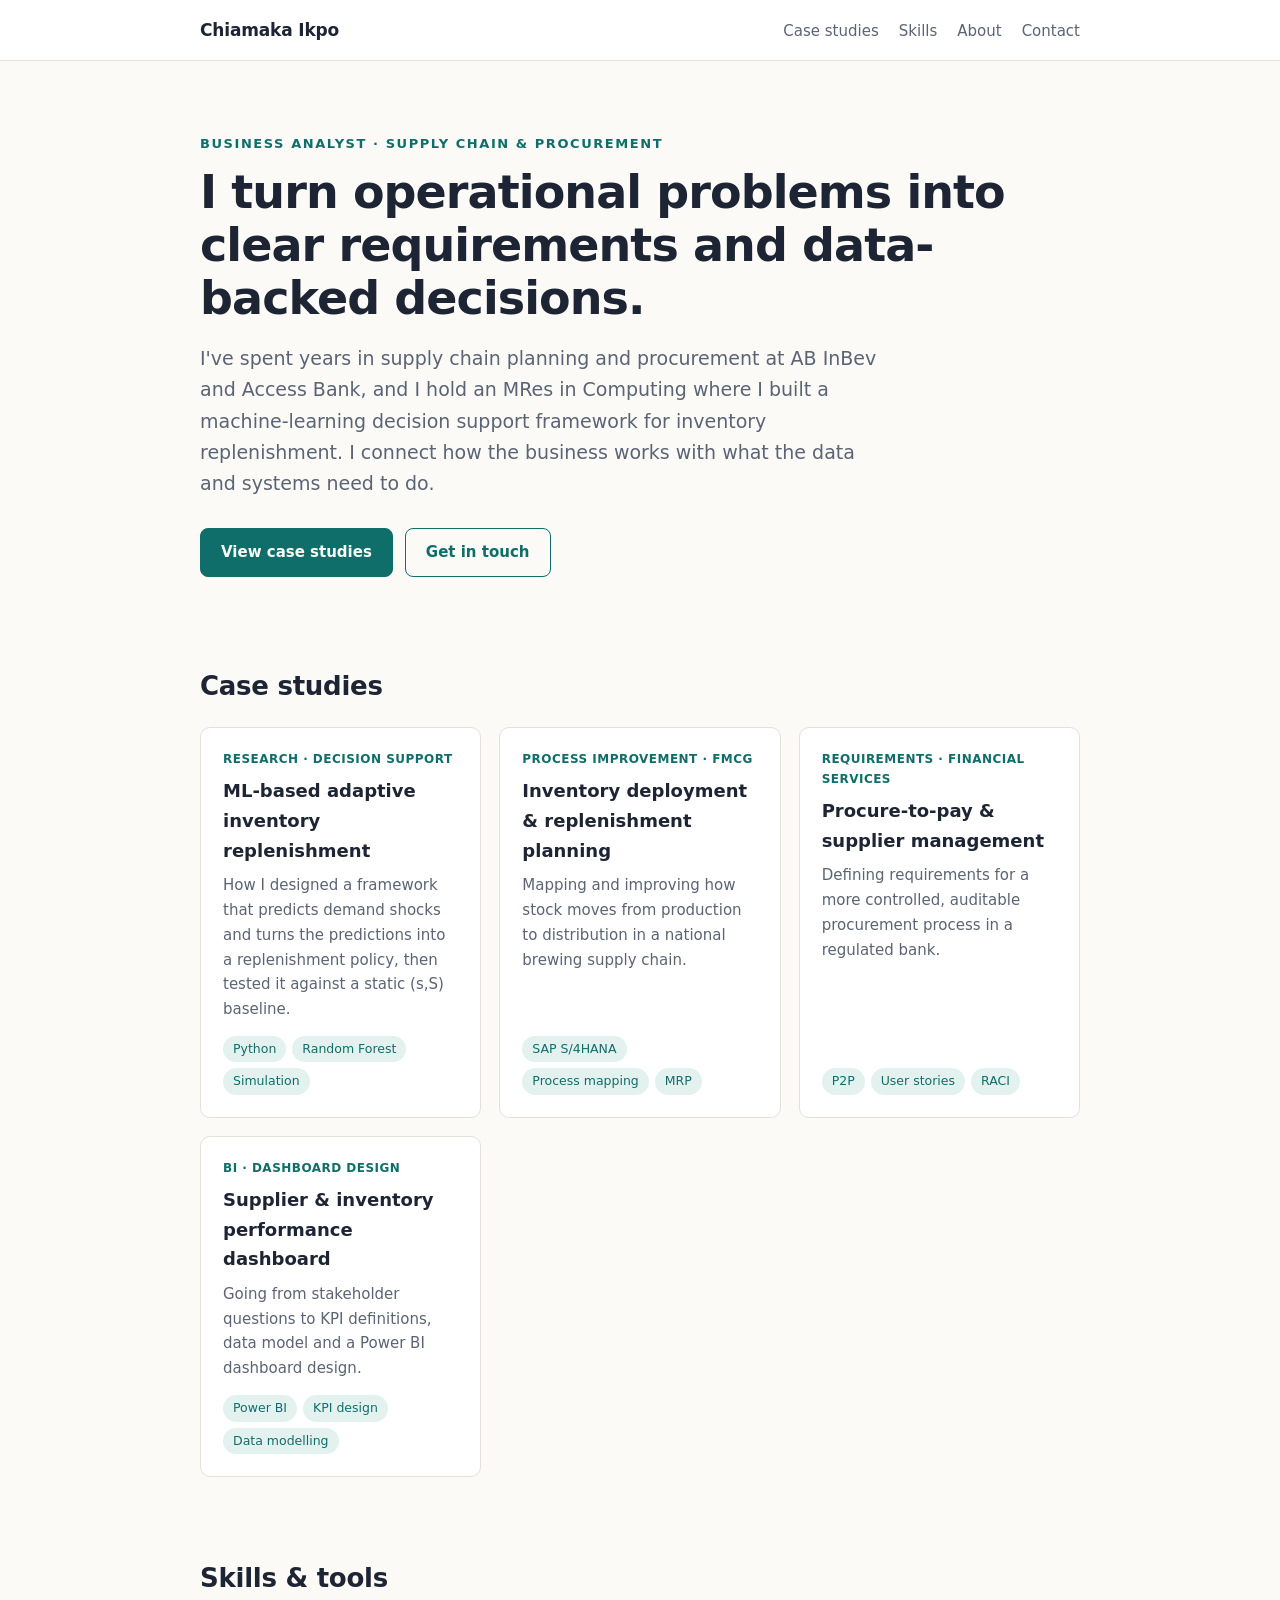
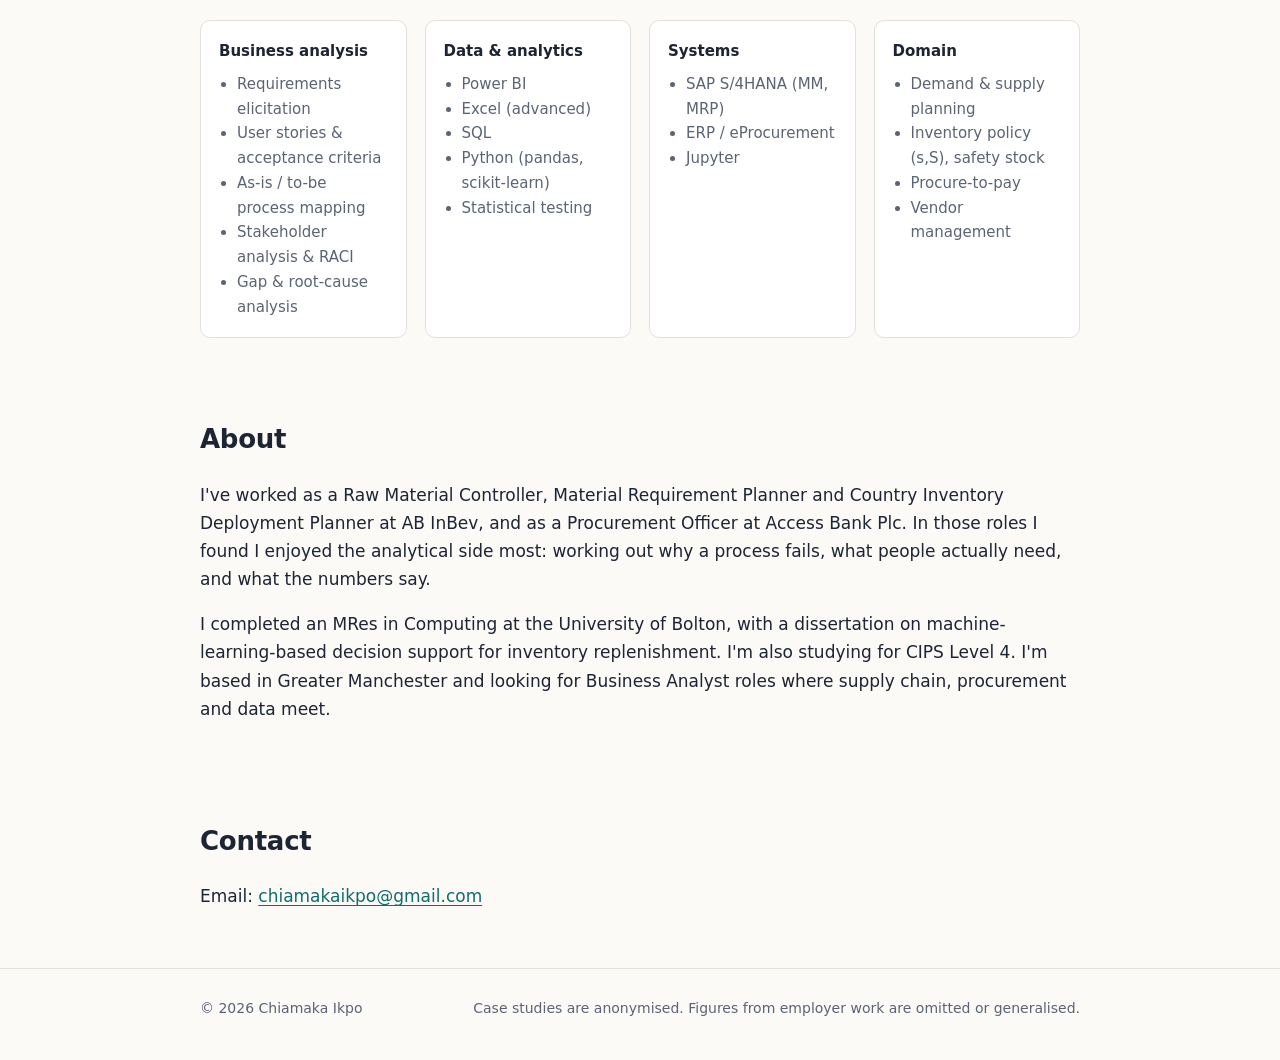
==== index.html @ a2e1a617 "Add Business Analyst portfolio site" ====
<!DOCTYPE html>
<html lang="en">
<head>
<meta charset="utf-8">
<meta name="viewport" content="width=device-width, initial-scale=1">
<title>Chiamaka Ikpo | Business Analyst</title>
<meta name="description" content="Business Analyst portfolio of Chiamaka Ikpo: supply chain, procurement and data-driven decision support case studies.">
<link rel="stylesheet" href="style.css">
</head>
<body>
<nav class="nav"><div class="wrap">
  <a class="brand" href="index.html">Chiamaka Ikpo</a>
  <ul>
    <li><a href="#work">Case studies</a></li>
    <li><a href="#skills">Skills</a></li>
    <li><a href="#about">About</a></li>
    <li><a href="#contact">Contact</a></li>
  </ul>
</div></nav>

<header class="hero"><div class="wrap">
  <p class="eyebrow">Business Analyst · Supply Chain &amp; Procurement</p>
  <h1>I turn operational problems into clear requirements and data-backed decisions.</h1>
  <p class="lead">I've spent years in supply chain planning and procurement at AB InBev and Access Bank, and I hold an MRes in Computing where I built a machine-learning decision support framework for inventory replenishment. I connect how the business works with what the data and systems need to do.</p>
  <div class="btns">
    <a class="btn primary" href="#work">View case studies</a>
    <a class="btn ghost" href="#contact">Get in touch</a>
  </div>
</div></header>

<section id="work"><div class="wrap">
  <h2>Case studies</h2>
  <div class="cards">
    <a class="card" href="case-replenishment-ml.html">
      <span class="tag">Research · Decision support</span>
      <h3>ML-based adaptive inventory replenishment</h3>
      <p>How I designed a framework that predicts demand shocks and turns the predictions into a replenishment policy, then tested it against a static (s,S) baseline.</p>
      <div class="chips"><span class="chip">Python</span><span class="chip">Random Forest</span><span class="chip">Simulation</span></div>
    </a>
    <a class="card" href="case-inventory-deployment.html">
      <span class="tag">Process improvement · FMCG</span>
      <h3>Inventory deployment &amp; replenishment planning</h3>
      <p>Mapping and improving how stock moves from production to distribution in a national brewing supply chain.</p>
      <div class="chips"><span class="chip">SAP S/4HANA</span><span class="chip">Process mapping</span><span class="chip">MRP</span></div>
    </a>
    <a class="card" href="case-procurement.html">
      <span class="tag">Requirements · Financial services</span>
      <h3>Procure-to-pay &amp; supplier management</h3>
      <p>Defining requirements for a more controlled, auditable procurement process in a regulated bank.</p>
      <div class="chips"><span class="chip">P2P</span><span class="chip">User stories</span><span class="chip">RACI</span></div>
    </a>
    <a class="card" href="case-dashboard.html">
      <span class="tag">BI · Dashboard design</span>
      <h3>Supplier &amp; inventory performance dashboard</h3>
      <p>Going from stakeholder questions to KPI definitions, data model and a Power BI dashboard design.</p>
      <div class="chips"><span class="chip">Power BI</span><span class="chip">KPI design</span><span class="chip">Data modelling</span></div>
    </a>
  </div>
</div></section>

<section id="skills"><div class="wrap">
  <h2>Skills &amp; tools</h2>
  <div class="skills">
    <div><h4>Business analysis</h4><ul><li>Requirements elicitation</li><li>User stories &amp; acceptance criteria</li><li>As-is / to-be process mapping</li><li>Stakeholder analysis &amp; RACI</li><li>Gap &amp; root-cause analysis</li></ul></div>
    <div><h4>Data &amp; analytics</h4><ul><li>Power BI</li><li>Excel (advanced)</li><li>SQL</li><li>Python (pandas, scikit-learn)</li><li>Statistical testing</li></ul></div>
    <div><h4>Systems</h4><ul><li>SAP S/4HANA (MM, MRP)</li><li>ERP / eProcurement</li><li>Jupyter</li></ul></div>
    <div><h4>Domain</h4><ul><li>Demand &amp; supply planning</li><li>Inventory policy (s,S), safety stock</li><li>Procure-to-pay</li><li>Vendor management</li></ul></div>
  </div>
</div></section>

<section id="about"><div class="wrap">
  <h2>About</h2>
  <p>I've worked as a Raw Material Controller, Material Requirement Planner and Country Inventory Deployment Planner at AB InBev, and as a Procurement Officer at Access Bank Plc. In those roles I found I enjoyed the analytical side most: working out why a process fails, what people actually need, and what the numbers say.</p>
  <p>I completed an MRes in Computing at the University of Bolton, with a dissertation on machine-learning-based decision support for inventory replenishment. I'm also studying for CIPS Level 4. I'm based in Greater Manchester and looking for Business Analyst roles where supply chain, procurement and data meet.</p>
</div></section>

<section id="contact"><div class="wrap">
  <h2>Contact</h2>
  <p>Email: <a href="mailto:chiamakaikpo@gmail.com">chiamakaikpo@gmail.com</a></p>
</div></section>

<footer><div class="wrap">
  <span>© 2026 Chiamaka Ikpo</span>
  <span>Case studies are anonymised. Figures from employer work are omitted or generalised.</span>
</div></footer>
</body>
</html>
---- style.css ----
:root {
  --bg: #fbfaf7;
  --surface: #ffffff;
  --ink: #1d2433;
  --muted: #5b6474;
  --line: #e4e1da;
  --accent: #0f6e6a;
  --accent-soft: #e3f1ef;
  --warn-soft: #fbf1dd;
  --warn: #8a5a00;
  --radius: 10px;
  --max: 920px;
  color-scheme: light;
}
@media (prefers-color-scheme: dark) {
  :root {
    --bg: #12151b;
    --surface: #1a1f27;
    --ink: #e8eaee;
    --muted: #a0a8b6;
    --line: #2c333e;
    --accent: #5cc5bc;
    --accent-soft: #173432;
    --warn-soft: #33290f;
    --warn: #e6c070;
    color-scheme: dark;
  }
}
* { box-sizing: border-box; }
html { -webkit-text-size-adjust: 100%; }
body {
  margin: 0;
  background: var(--bg);
  color: var(--ink);
  font-family: "Inter", system-ui, -apple-system, "Segoe UI", Roboto, sans-serif;
  font-size: 17px;
  line-height: 1.65;
}
a { color: var(--accent); text-underline-offset: 3px; }
a:hover { text-decoration-thickness: 2px; }
.wrap { max-width: var(--max); margin: 0 auto; padding: 0 20px; }

/* Nav */
.nav { border-bottom: 1px solid var(--line); background: var(--surface); }
.nav .wrap { display: flex; align-items: center; justify-content: space-between; gap: 16px; min-height: 60px; flex-wrap: wrap; }
.brand { font-weight: 700; color: var(--ink); text-decoration: none; letter-spacing: -0.01em; }
.nav ul { list-style: none; display: flex; gap: 20px; margin: 0; padding: 0; flex-wrap: wrap; }
.nav ul a { color: var(--muted); text-decoration: none; font-size: 15px; }
.nav ul a:hover { color: var(--accent); }

/* Hero */
.hero { padding: 72px 0 48px; }
.eyebrow { text-transform: uppercase; letter-spacing: 0.12em; font-size: 13px; font-weight: 600; color: var(--accent); margin: 0 0 12px; }
h1 { font-size: clamp(32px, 5vw, 46px); line-height: 1.15; letter-spacing: -0.02em; margin: 0 0 18px; }
.lead { font-size: 19px; color: var(--muted); max-width: 680px; margin: 0 0 28px; }
.btns { display: flex; gap: 12px; flex-wrap: wrap; }
.btn { display: inline-block; padding: 11px 20px; border-radius: 8px; font-weight: 600; font-size: 15px; text-decoration: none; border: 1px solid var(--accent); }
.btn.primary { background: var(--accent); color: var(--bg); }
.btn.ghost { color: var(--accent); }

/* Sections */
section { padding: 40px 0; }
h2 { font-size: 26px; letter-spacing: -0.01em; margin: 0 0 20px; }
h3 { font-size: 19px; margin: 28px 0 10px; }
.muted { color: var(--muted); }

/* Case cards */
.cards { display: grid; grid-template-columns: repeat(auto-fit, minmax(260px, 1fr)); gap: 18px; }
.card { background: var(--surface); border: 1px solid var(--line); border-radius: var(--radius); padding: 22px; display: flex; flex-direction: column; text-decoration: none; color: var(--ink); transition: border-color .15s, transform .15s; }
.card:hover { border-color: var(--accent); transform: translateY(-2px); }
.card h3 { margin: 6px 0 8px; font-size: 18px; }
.card p { margin: 0 0 14px; color: var(--muted); font-size: 15px; flex: 1; }
.tag { display: inline-block; font-size: 12px; font-weight: 600; letter-spacing: .04em; text-transform: uppercase; color: var(--accent); }
.chips { display: flex; flex-wrap: wrap; gap: 6px; }
.chip { font-size: 12.5px; padding: 3px 10px; border-radius: 999px; background: var(--accent-soft); color: var(--accent); }

/* Skills */
.skills { display: grid; grid-template-columns: repeat(auto-fit, minmax(200px, 1fr)); gap: 18px; }
.skills div { background: var(--surface); border: 1px solid var(--line); border-radius: var(--radius); padding: 18px; }
.skills h4 { margin: 0 0 8px; font-size: 15px; }
.skills ul { margin: 0; padding-left: 18px; color: var(--muted); font-size: 15px; }

/* Case study pages */
.case-head { padding: 56px 0 24px; border-bottom: 1px solid var(--line); }
.facts { display: grid; grid-template-columns: repeat(auto-fit, minmax(160px, 1fr)); gap: 14px; margin: 26px 0 0; }
.facts div { background: var(--surface); border: 1px solid var(--line); border-radius: 8px; padding: 12px 14px; }
.facts b { display: block; font-size: 12px; text-transform: uppercase; letter-spacing: .06em; color: var(--muted); font-weight: 600; }
.facts span { font-size: 15px; }
article { padding: 24px 0 56px; }
article h2 { margin-top: 44px; font-size: 22px; }
article ul, article ol { padding-left: 22px; }
article li { margin-bottom: 6px; }

.panel { background: var(--surface); border: 1px solid var(--line); border-radius: var(--radius); padding: 20px 22px; margin: 18px 0; overflow-x: auto; }
.panel h4 { margin: 0 0 10px; font-size: 14px; text-transform: uppercase; letter-spacing: .06em; color: var(--muted); }
.note { background: var(--warn-soft); color: var(--warn); border-radius: 8px; padding: 12px 16px; font-size: 15px; margin: 18px 0; }

table { width: 100%; border-collapse: collapse; font-size: 15px; }
th, td { text-align: left; padding: 9px 10px; border-bottom: 1px solid var(--line); vertical-align: top; }
th { font-size: 12.5px; text-transform: uppercase; letter-spacing: .05em; color: var(--muted); font-weight: 600; }

.stats { display: grid; grid-template-columns: repeat(auto-fit, minmax(170px, 1fr)); gap: 14px; margin: 18px 0; }
.stat { background: var(--surface); border: 1px solid var(--line); border-radius: var(--radius); padding: 16px; }
.stat .n { font-size: 28px; font-weight: 700; color: var(--accent); line-height: 1.2; }
.stat .l { font-size: 14px; color: var(--muted); }

/* Process flow */
.flow { display: flex; flex-wrap: wrap; align-items: stretch; gap: 8px; }
.step { flex: 1 1 130px; background: var(--bg); border: 1px solid var(--line); border-radius: 8px; padding: 10px 12px; font-size: 14px; position: relative; }
.step b { display: block; font-size: 11.5px; color: var(--accent); text-transform: uppercase; letter-spacing: .05em; }
.step.pain { border-color: var(--warn); }
.step.pain b { color: var(--warn); }
.arrow { align-self: center; color: var(--muted); font-size: 18px; }

.story { border-left: 3px solid var(--accent); padding: 4px 0 4px 14px; margin: 14px 0; }
.story p { margin: 0 0 6px; }
.story ul { margin: 0; font-size: 15px; color: var(--muted); }

/* Dashboard wireframe */
.wire { display: grid; grid-template-columns: repeat(4, 1fr); gap: 10px; }
.wire > div { background: var(--bg); border: 1px dashed var(--muted); border-radius: 6px; padding: 10px; font-size: 13px; color: var(--muted); min-height: 64px; }
.wire .w2 { grid-column: span 2; min-height: 150px; }
.wire .w4 { grid-column: span 4; min-height: 110px; }
.wire b { display: block; color: var(--ink); font-size: 13px; }
@media (max-width: 600px) {
  .wire { grid-template-columns: repeat(2, 1fr); }
  .wire .w2, .wire .w4 { grid-column: span 2; }
  .arrow { display: none; }
}

.pager { display: flex; justify-content: space-between; gap: 12px; border-top: 1px solid var(--line); padding-top: 24px; margin-top: 48px; flex-wrap: wrap; }

footer { border-top: 1px solid var(--line); padding: 28px 0 40px; color: var(--muted); font-size: 14px; }
footer .wrap { display: flex; justify-content: space-between; flex-wrap: wrap; gap: 10px; }
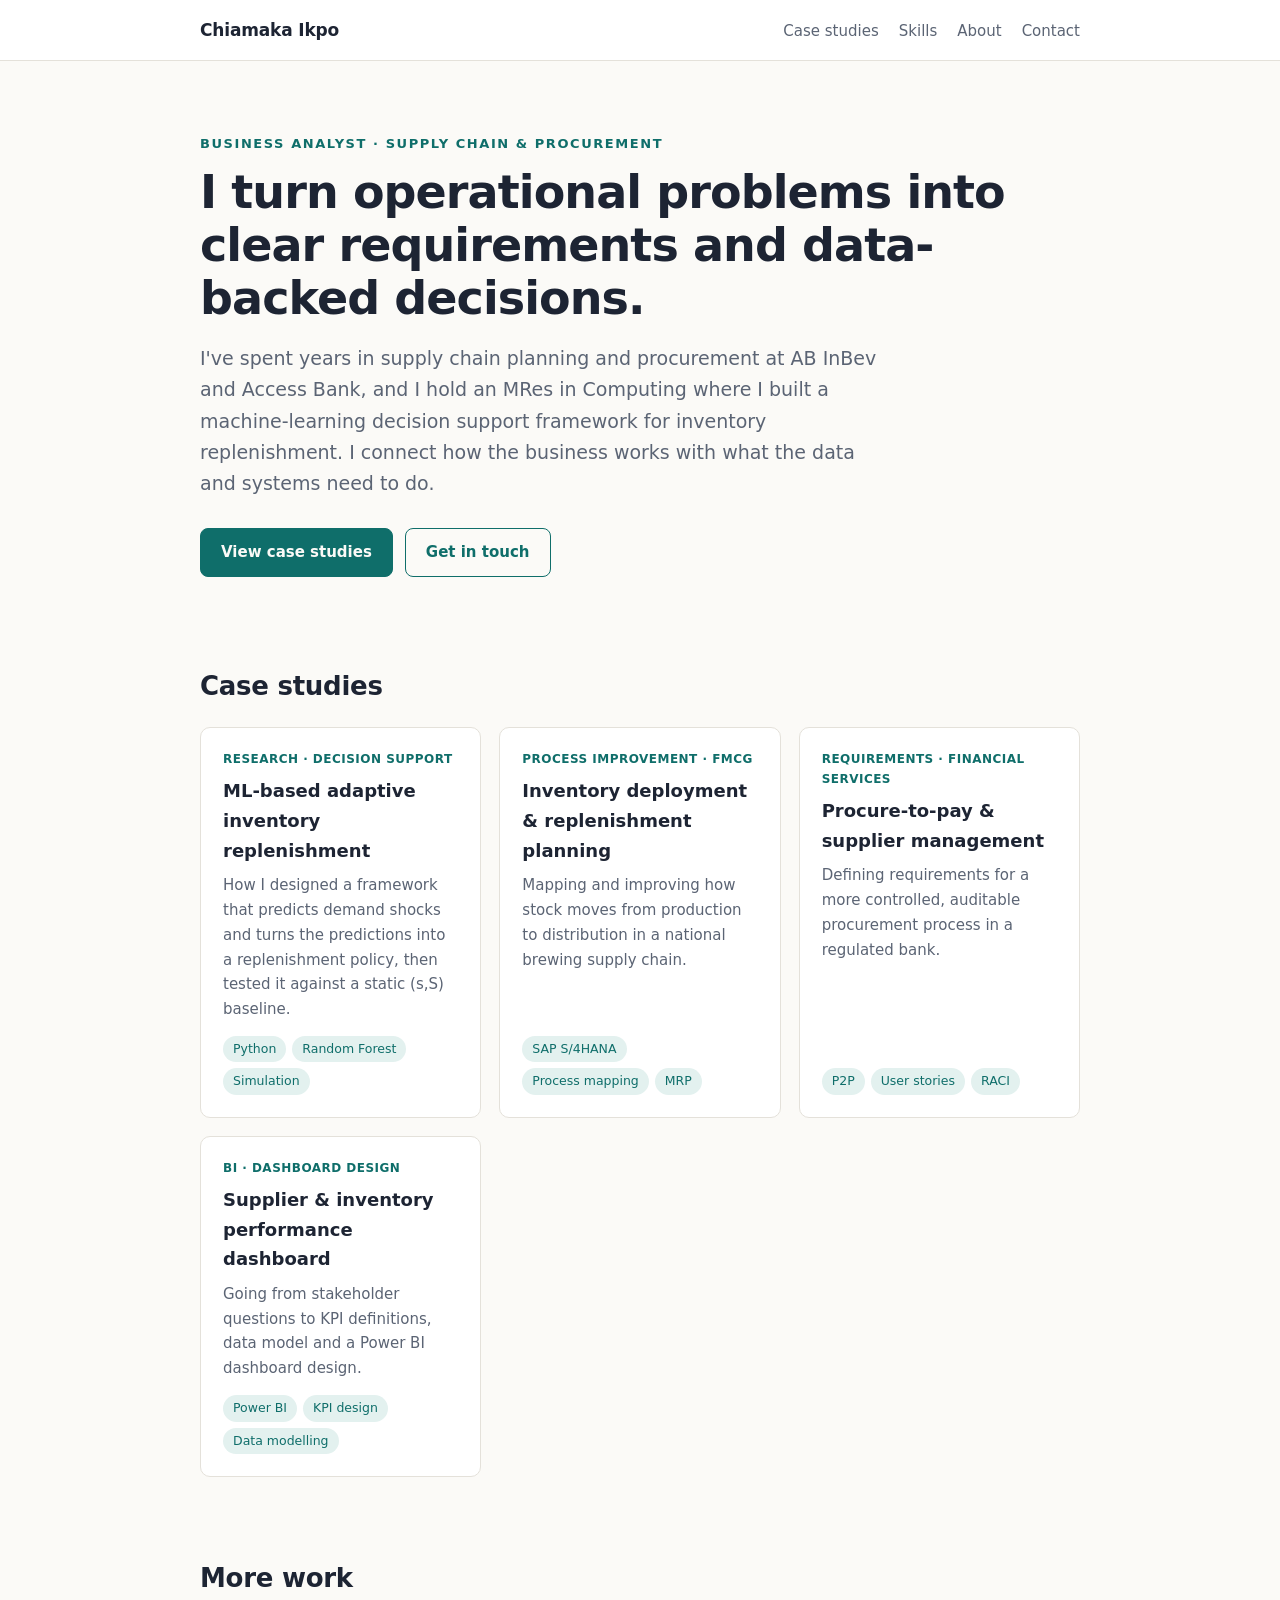
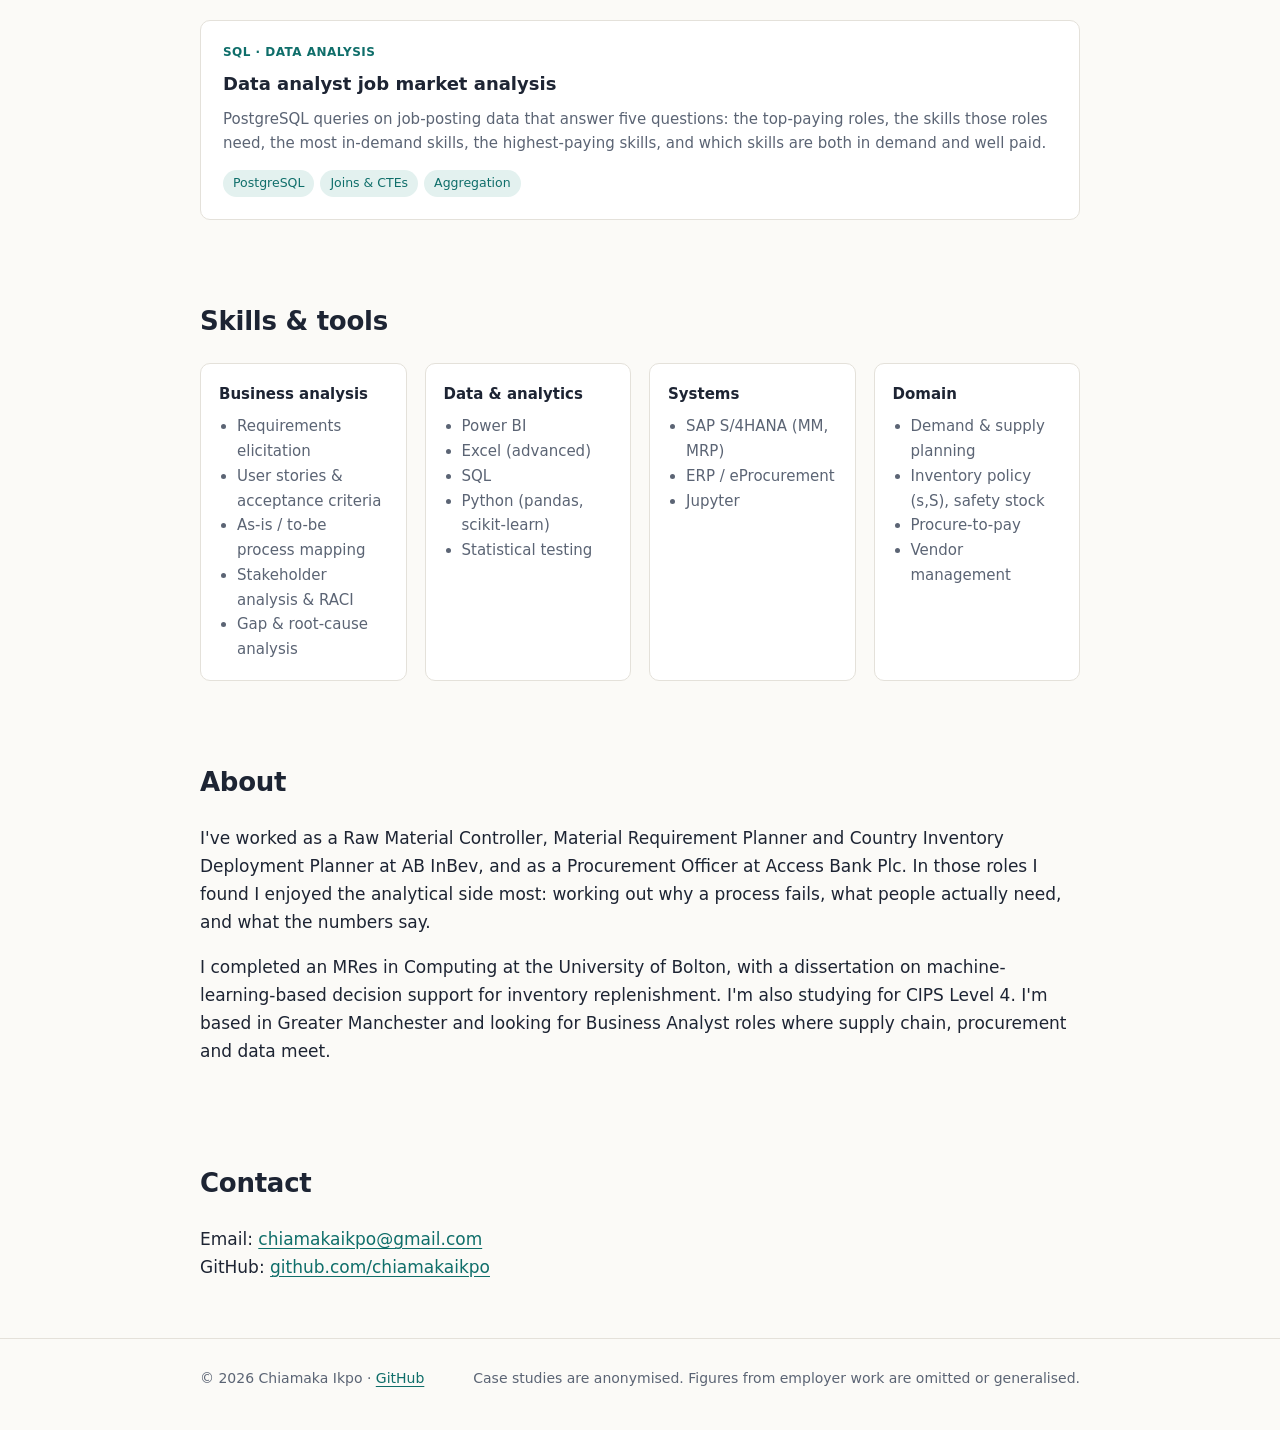
==== commit 61260f06: "Add GitHub profile link and SQL project" ====
--- a/index.html
+++ b/index.html
@@ -58,6 +58,18 @@
   </div>
 </div></section>
 
+<section id="more"><div class="wrap">
+  <h2>More work</h2>
+  <div class="cards">
+    <a class="card" href="https://github.com/chiamakaikpo/SQL_PROJECT" target="_blank" rel="noopener">
+      <span class="tag">SQL · Data analysis</span>
+      <h3>Data analyst job market analysis</h3>
+      <p>PostgreSQL queries on job-posting data that answer five questions: the top-paying roles, the skills those roles need, the most in-demand skills, the highest-paying skills, and which skills are both in demand and well paid.</p>
+      <div class="chips"><span class="chip">PostgreSQL</span><span class="chip">Joins &amp; CTEs</span><span class="chip">Aggregation</span></div>
+    </a>
+  </div>
+</div></section>
+
 <section id="skills"><div class="wrap">
   <h2>Skills &amp; tools</h2>
   <div class="skills">
@@ -76,11 +88,12 @@
 
 <section id="contact"><div class="wrap">
   <h2>Contact</h2>
-  <p>Email: <a href="mailto:chiamakaikpo@gmail.com">chiamakaikpo@gmail.com</a></p>
+  <p>Email: <a href="mailto:chiamakaikpo@gmail.com">chiamakaikpo@gmail.com</a><br>
+  GitHub: <a href="https://github.com/chiamakaikpo" target="_blank" rel="noopener">github.com/chiamakaikpo</a></p>
 </div></section>
 
 <footer><div class="wrap">
-  <span>© 2026 Chiamaka Ikpo</span>
+  <span>© 2026 Chiamaka Ikpo · <a href="https://github.com/chiamakaikpo" target="_blank" rel="noopener">GitHub</a></span>
   <span>Case studies are anonymised. Figures from employer work are omitted or generalised.</span>
 </div></footer>
 </body>
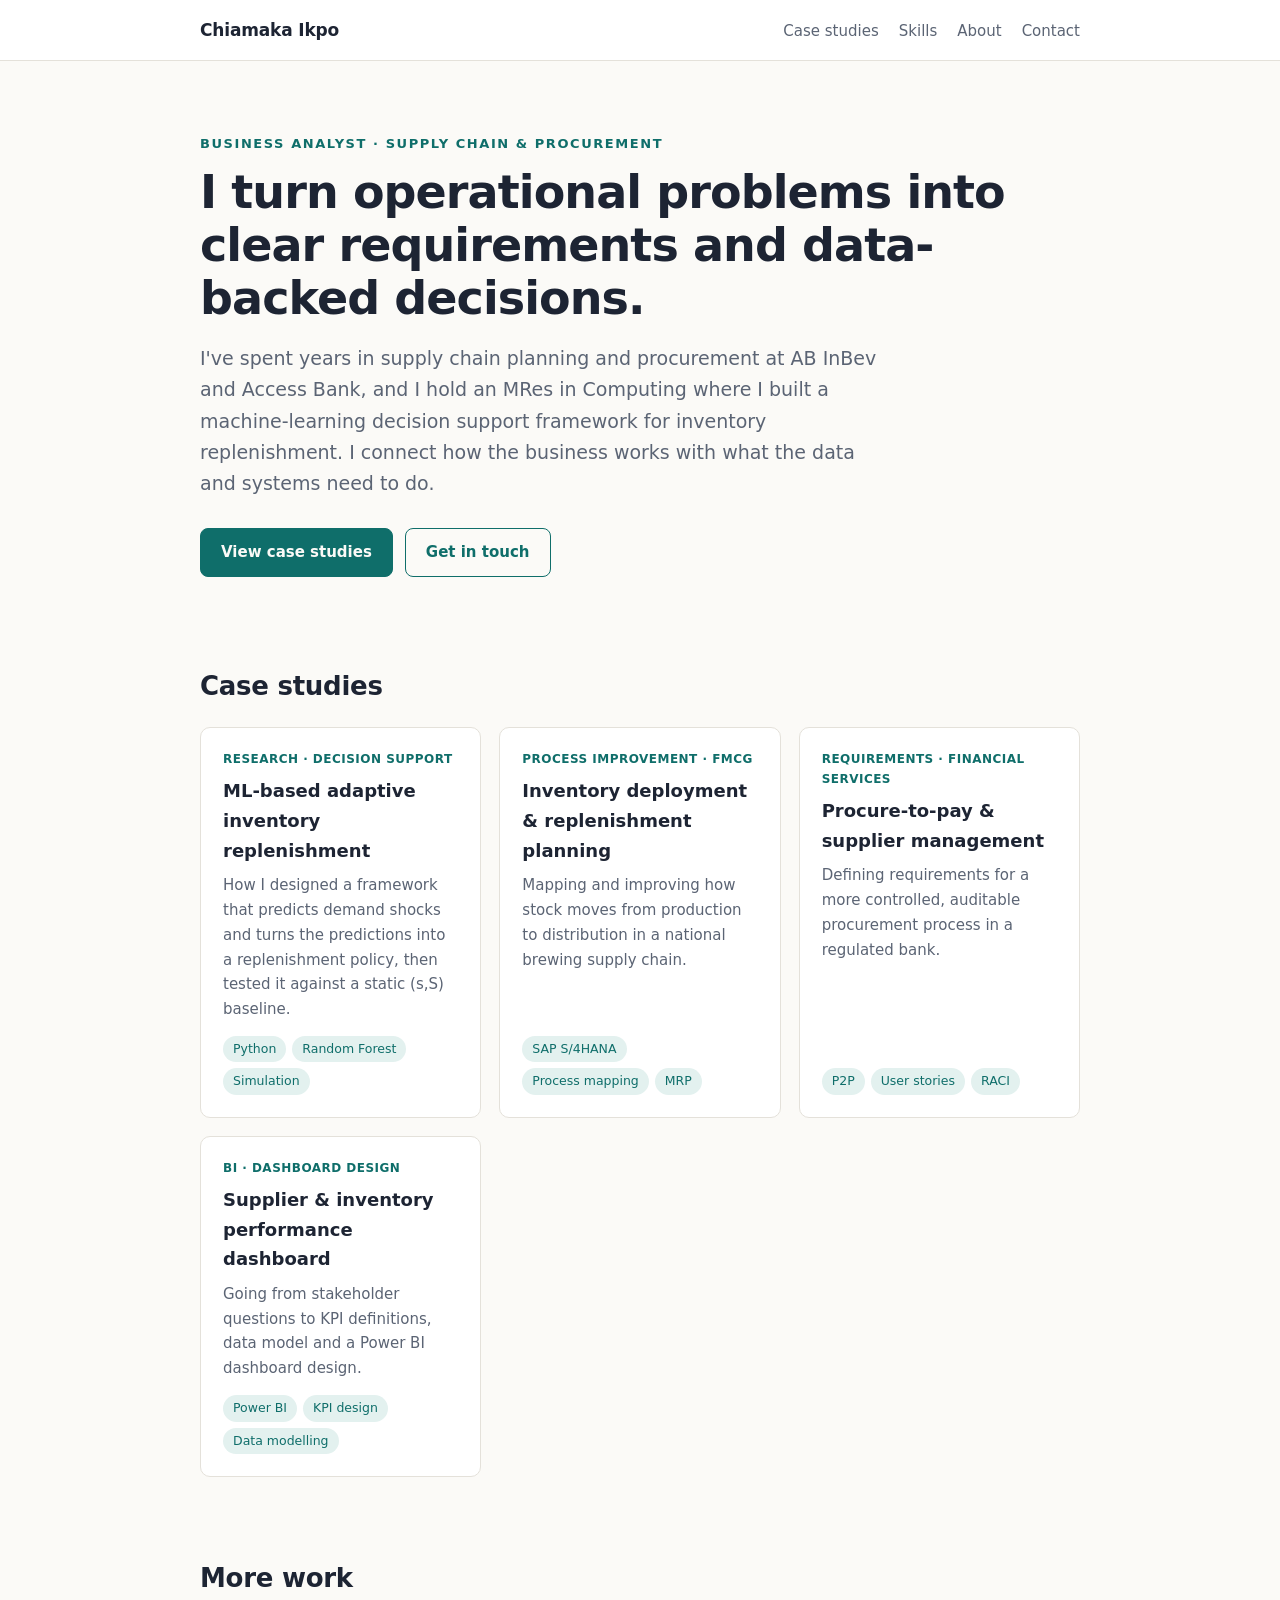
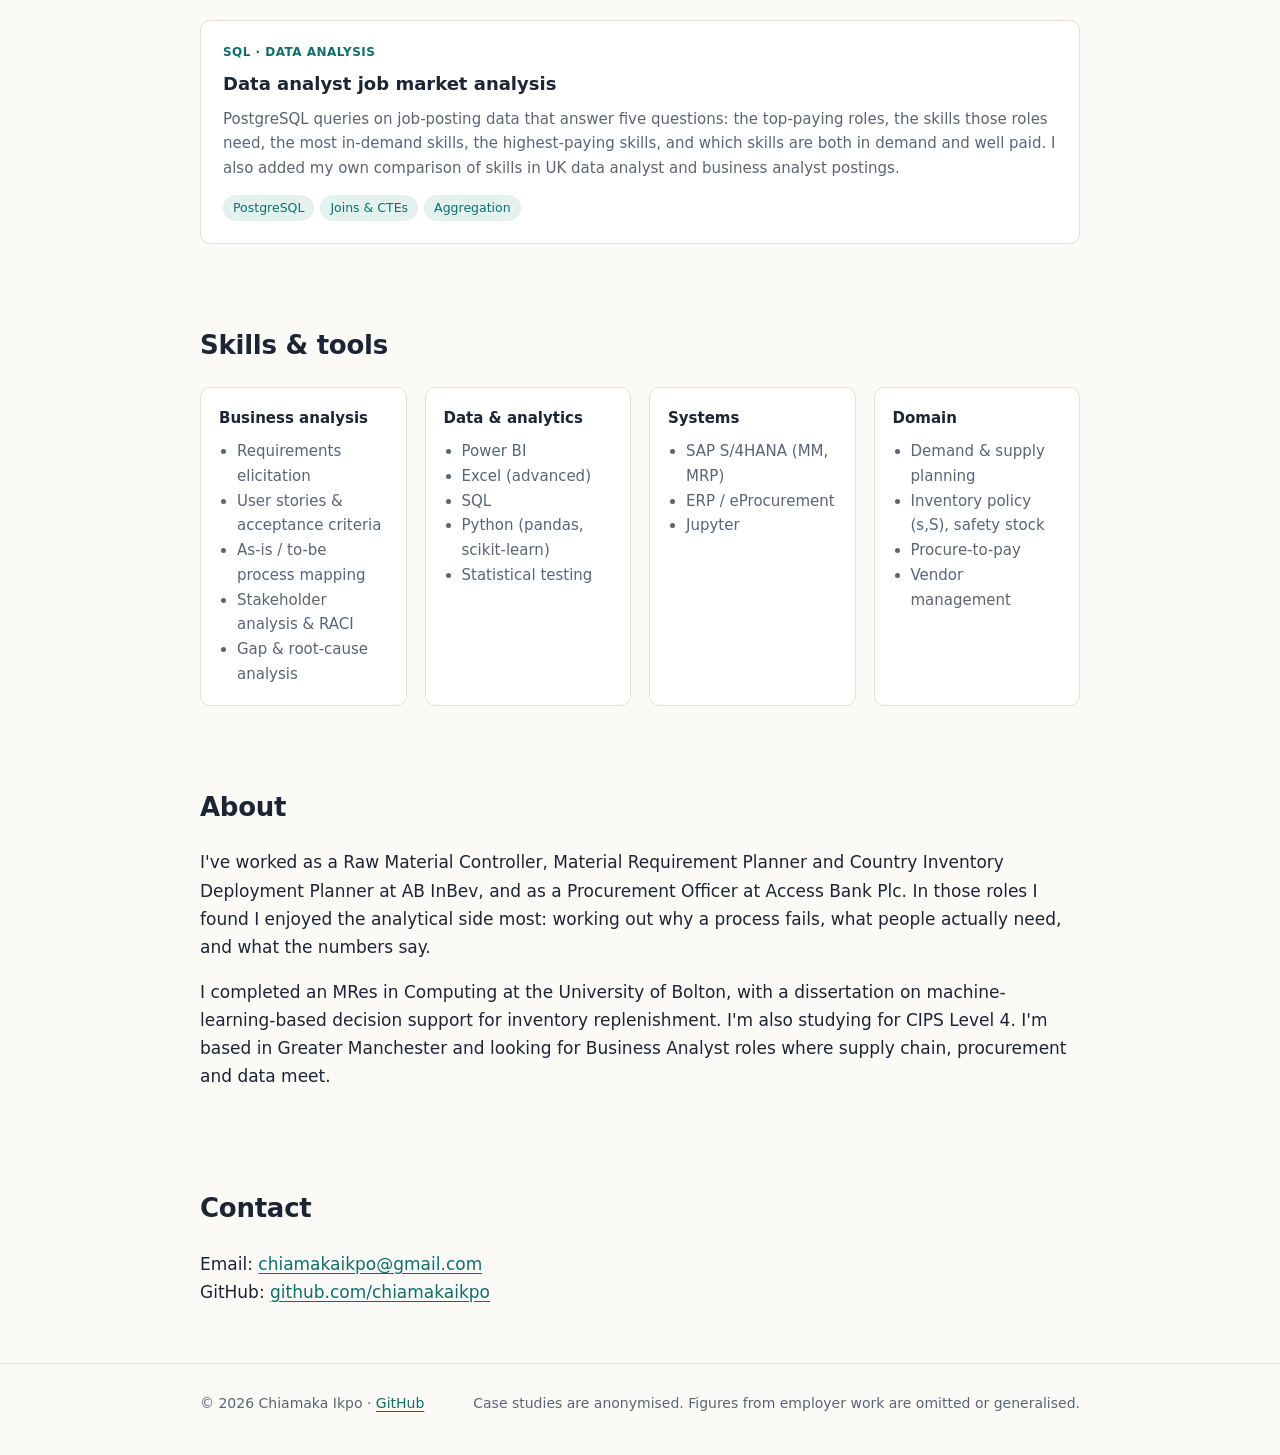
==== commit 3978bba1: "Update SQL project link and description" ====
--- a/index.html
+++ b/index.html
@@ -61,10 +61,10 @@
 <section id="more"><div class="wrap">
   <h2>More work</h2>
   <div class="cards">
-    <a class="card" href="https://github.com/chiamakaikpo/SQL_PROJECT" target="_blank" rel="noopener">
+    <a class="card" href="https://github.com/chiamakaikpo/sql-data-analyst-job-market" target="_blank" rel="noopener">
       <span class="tag">SQL · Data analysis</span>
       <h3>Data analyst job market analysis</h3>
-      <p>PostgreSQL queries on job-posting data that answer five questions: the top-paying roles, the skills those roles need, the most in-demand skills, the highest-paying skills, and which skills are both in demand and well paid.</p>
+      <p>PostgreSQL queries on job-posting data that answer five questions: the top-paying roles, the skills those roles need, the most in-demand skills, the highest-paying skills, and which skills are both in demand and well paid. I also added my own comparison of skills in UK data analyst and business analyst postings.</p>
       <div class="chips"><span class="chip">PostgreSQL</span><span class="chip">Joins &amp; CTEs</span><span class="chip">Aggregation</span></div>
     </a>
   </div>
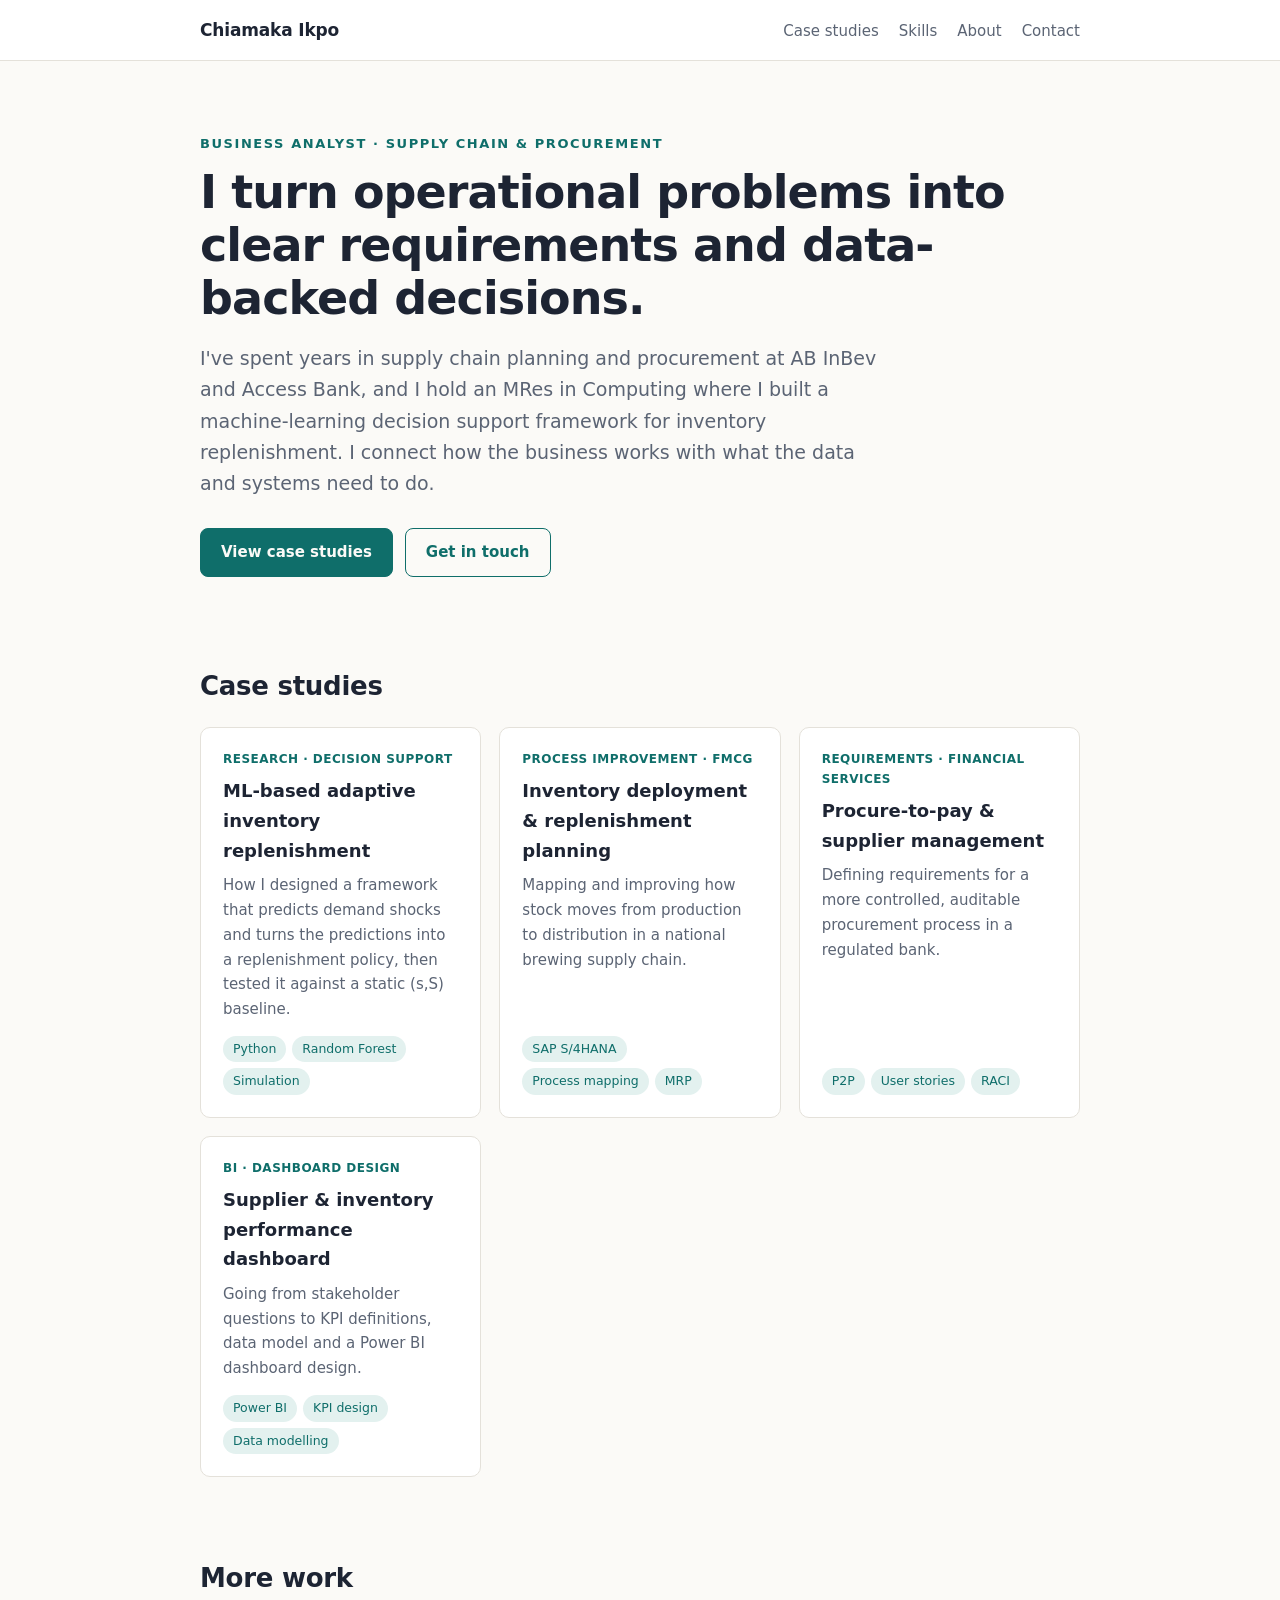
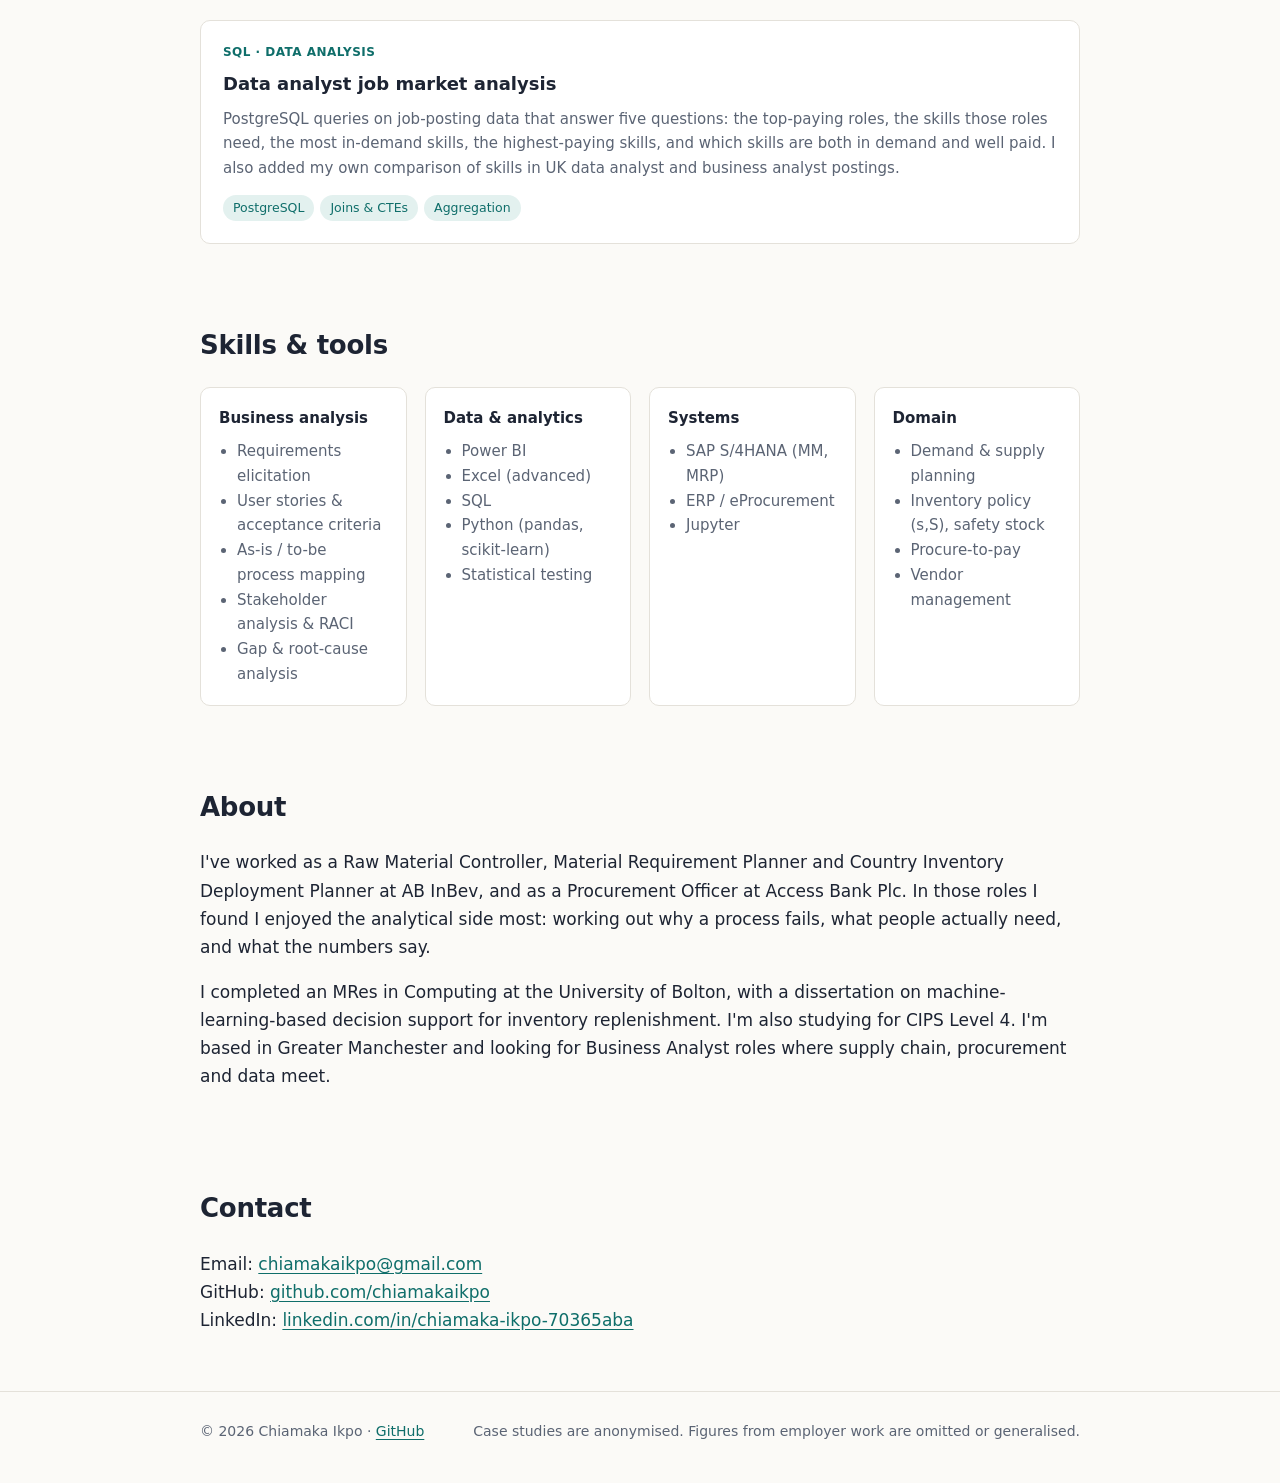
==== commit f936d941: "Add files via upload" ====
--- a/index.html
+++ b/index.html
@@ -89,7 +89,8 @@
 <section id="contact"><div class="wrap">
   <h2>Contact</h2>
   <p>Email: <a href="mailto:chiamakaikpo@gmail.com">chiamakaikpo@gmail.com</a><br>
-  GitHub: <a href="https://github.com/chiamakaikpo" target="_blank" rel="noopener">github.com/chiamakaikpo</a></p>
+  GitHub: <a href="https://github.com/chiamakaikpo" target="_blank" rel="noopener">github.com/chiamakaikpo</a><br>
+  LinkedIn: <a href="https://linkedin.com/in/chiamaka-ikpo-70365aba/" target="_blank" rel="noopener">linkedin.com/in/chiamaka-ikpo-70365aba</a></p>
 </div></section>
 
 <footer><div class="wrap">
